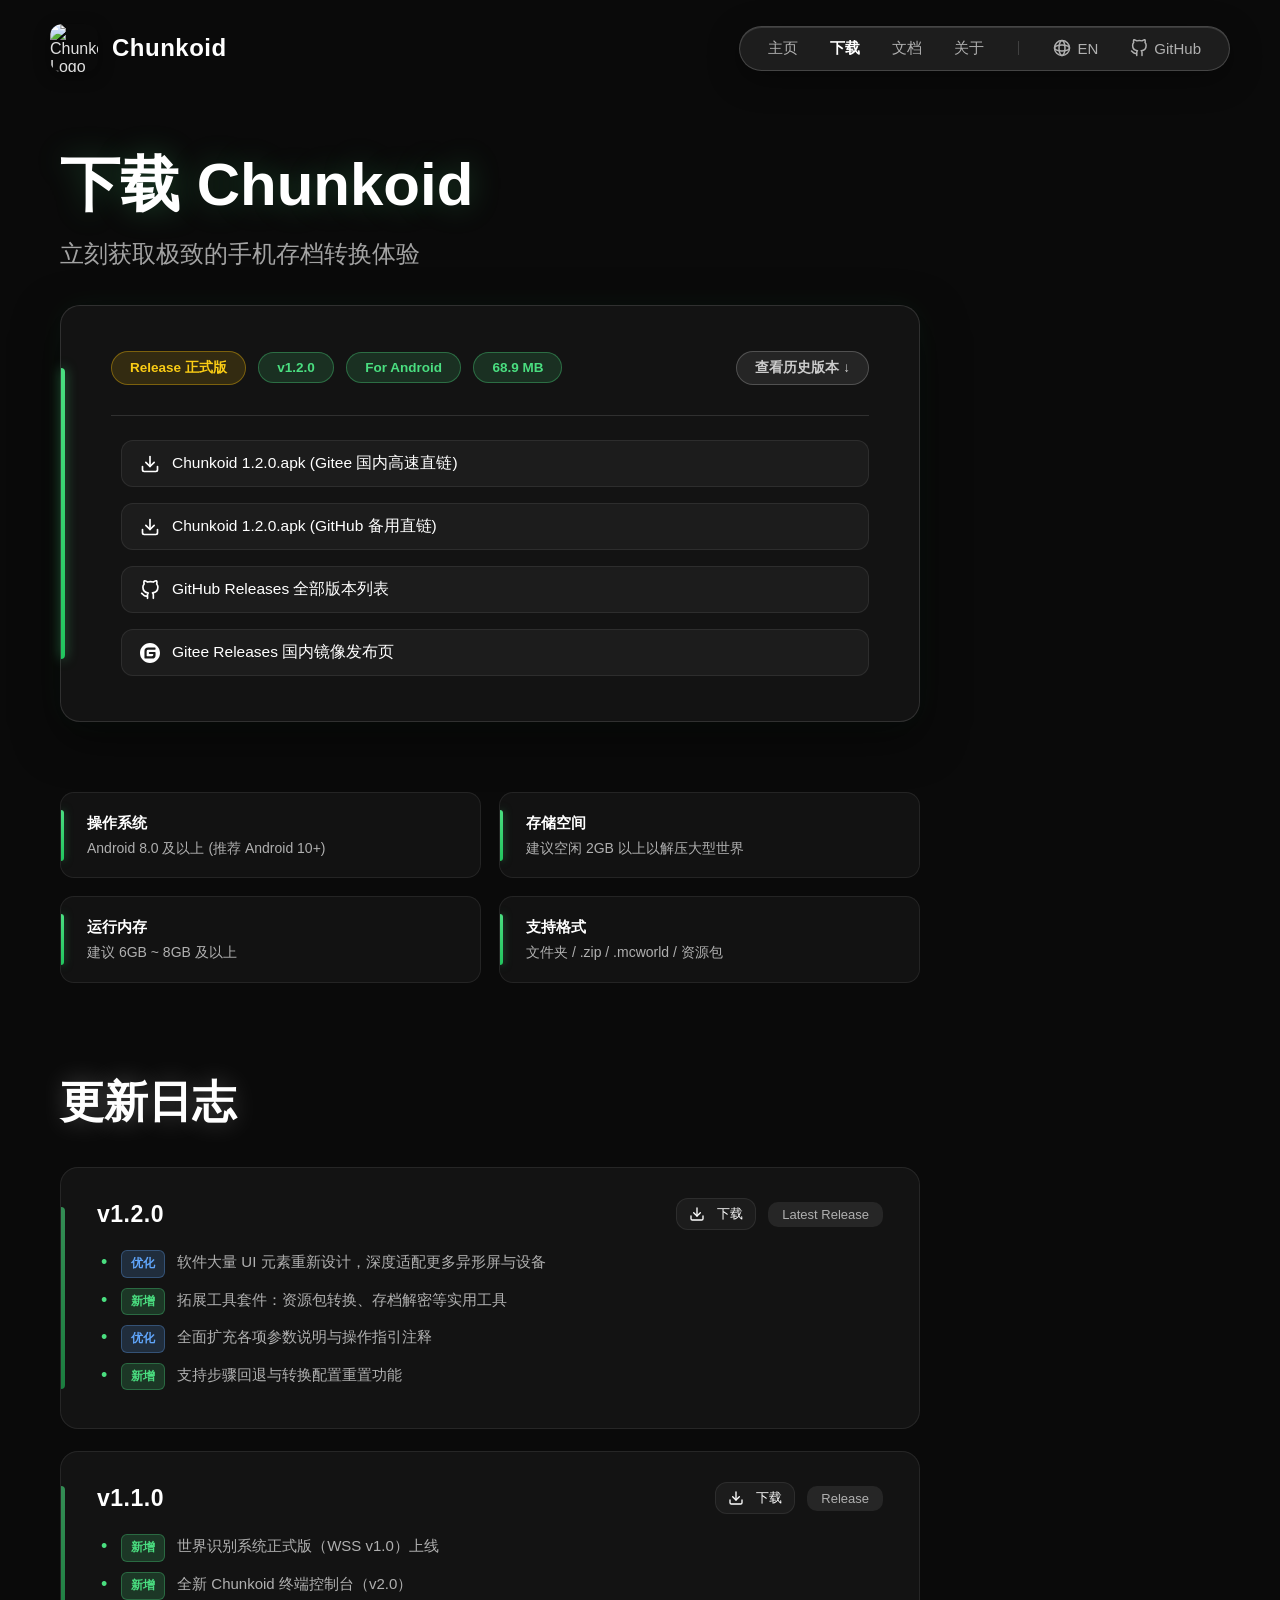
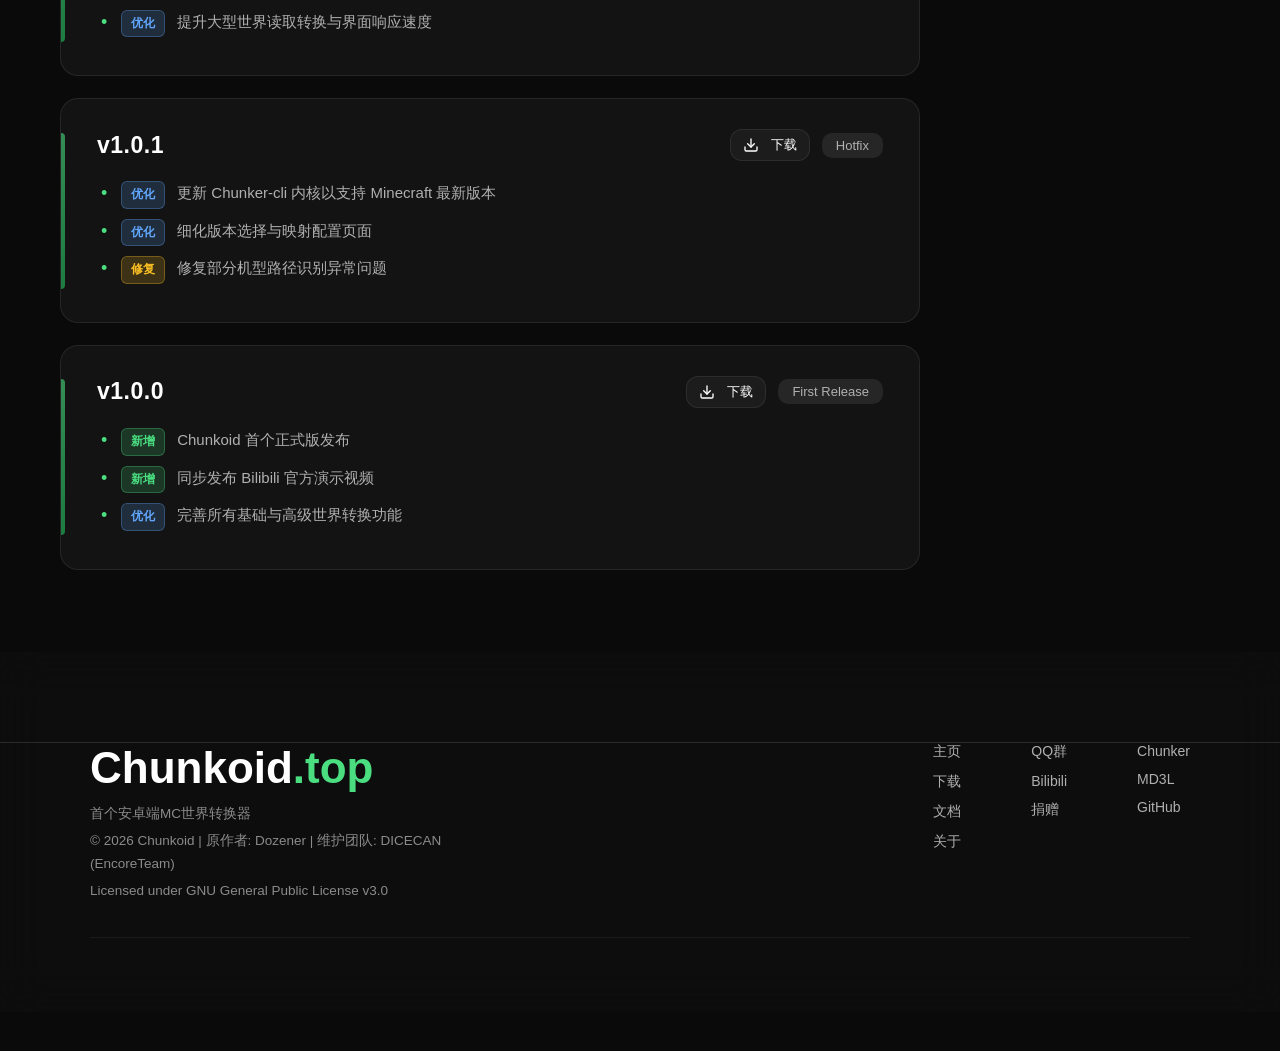
==== website/download.html @ a5848236 "feat(website): 全面优化官网加载性能、视觉微光动效与交互体验" ====
<!DOCTYPE html>
<html lang="zh-CN">
<head>
    <meta charset="UTF-8">
    <meta name="viewport" content="width=device-width, initial-scale=1.0">
    <meta name="description" content="下载 Chunkoid - 首个安卓端 Minecraft 世界转换器官方最新版 APK 及历史版本。">
    <title>下载 Chunkoid - 首个安卓端MC世界转换器</title>
    <link rel="icon" type="image/png" href="drawable/logo.png">
    <link rel="preload" href="drawable/uranus_pixel_11px.ttf" as="font" type="font/ttf" crossorigin>
    <link rel="dns-prefetch" href="https://github.com">
    <link rel="dns-prefetch" href="https://gitee.com">
    <link rel="stylesheet" href="download.css">
</head>
<body>
    <div class="container floating-nav-active">
        <a href="index.html" class="back-btn" aria-label="返回主页" title="返回主页">
            <svg viewBox="0 0 24 24" fill="none" stroke="currentColor" stroke-width="2" stroke-linecap="round" stroke-linejoin="round">
                <line x1="19" y1="12" x2="5" y2="12"/>
                <polyline points="12 19 5 12 12 5"/>
            </svg>
        </a>
        <header class="floating-header">
            <div class="logo-area">
                <img src="drawable/logo.png" alt="Chunkoid Logo" class="logo" width="48" height="48" decoding="async">
                <a href="index.html" class="logo-text">Chunkoid</a>
            </div>
            <nav class="nav-links">
                <a href="index.html">主页</a>
                <span>下载</span>
                <a href="docs/index.html">文档</a>
                <a href="about.html">关于</a>
                <hr style="border-color: rgba(255, 255, 255, 0.25); height: 14px; border-width: 0 0 0 1px; margin: 0 2px;">
                <a href="en/download-en.html" class="lang-link" title="Switch to English">
                    <svg class="lang-icon" viewBox="0 0 24 24" fill="none" stroke="currentColor" stroke-width="2" stroke-linecap="round" stroke-linejoin="round">
                        <circle cx="12" cy="12" r="10"/>
                        <ellipse cx="12" cy="12" rx="4" ry="10"/>
                        <ellipse cx="12" cy="12" rx="10" ry="4"/>
                    </svg>
                    EN
                </a>
                <a href="https://github.com/Dicecan/Chunkoid" class="github-link" target="_blank" rel="noopener noreferrer" title="View on GitHub">
                    <svg class="github-icon" viewBox="0 0 24 24" fill="none" stroke="currentColor" stroke-width="2" stroke-linecap="round" stroke-linejoin="round">
                        <path d="M9 19c-5 1.5-5-2.5-7-3m14 6v-3.87a3.37 3.37 0 0 0-.94-2.61c3.14-.35 6.44-1.54 6.44-7A5.44 5.44 0 0 0 20 4.77 5.07 5.07 0 0 0 19.91 1S18.73.65 16 2.48a13.38 13.38 0 0 0-7 0C6.27.65 5.09 1 5.09 1A5.07 5.07 0 0 0 5 4.77a5.44 5.44 0 0 0-1.5 3.78c0 5.42 3.3 6.61 6.44 7A3.37 3.37 0 0 0 9 18.13V22"/>
                    </svg>
                    GitHub
                </a>
            </nav>
        </header>

        <div class="spacer"></div>

        <section class="download-main">
            <h1 class="download-title">下载 Chunkoid</h1>
            <h2 class="download-desc">立刻获取极致的手机存档转换体验</h2>
            <div class="download-card">
                <span class="version-release-badge">Release 正式版</span>
                <span class="version-badge">v1.2.0</span>
                <span class="version-badge">For Android</span>
                <span class="version-badge">68.9 MB</span>
                <a class="version-link" href="#version">查看历史版本 ↓</a>
                <hr style="margin: 24px 0; border: none; border-top: 1px solid rgba(255, 255, 255, 0.12);">
                <div class="download-links">
                    <a href="https://gitee.com/dozenesstudio/Chunkoid/releases/download/1.2.0/Chunkoid%201.2.0.apk" class="download-link" target="_blank" rel="noopener noreferrer">
                        <svg class="download-icon" viewBox="0 0 24 24" fill="none" stroke="currentColor" stroke-width="2" stroke-linecap="round" stroke-linejoin="round">
                            <path d="M21 15v4a2 2 0 0 1-2 2H5a2 2 0 0 1-2-2v-4"/>
                            <polyline points="7 10 12 15 17 10"/>
                            <line x1="12" y1="15" x2="12" y2="3"/>
                        </svg>
                        <span>Chunkoid 1.2.0.apk (Gitee 国内高速直链)</span>
                    </a>
                    <a href="https://github.com/Dicecan/Chunkoid/releases/download/1.2.0/Chunkoid.1.2.0.apk" class="download-link" target="_blank" rel="noopener noreferrer">
                        <svg class="download-icon" viewBox="0 0 24 24" fill="none" stroke="currentColor" stroke-width="2" stroke-linecap="round" stroke-linejoin="round">
                            <path d="M21 15v4a2 2 0 0 1-2 2H5a2 2 0 0 1-2-2v-4"/>
                            <polyline points="7 10 12 15 17 10"/>
                            <line x1="12" y1="15" x2="12" y2="3"/>
                        </svg>
                        <span>Chunkoid 1.2.0.apk (GitHub 备用直链)</span>
                    </a>
                    <a href="https://github.com/Dicecan/Chunkoid/releases" class="download-link" target="_blank" rel="noopener noreferrer">
                        <svg class="download-icon" viewBox="0 0 24 24" fill="none" stroke="currentColor" stroke-width="2" stroke-linecap="round" stroke-linejoin="round">
                            <path d="M9 19c-5 1.5-5-2.5-7-3m14 6v-3.87a3.37 3.37 0 0 0-.94-2.61c3.14-.35 6.44-1.54 6.44-7A5.44 5.44 0 0 0 20 4.77 5.07 5.07 0 0 0 19.91 1S18.73.65 16 2.48a13.38 13.38 0 0 0-7 0C6.27.65 5.09 1 5.09 1A5.07 5.07 0 0 0 5 4.77a5.44 5.44 0 0 0-1.5 3.78c0 5.42 3.3 6.61 6.44 7A3.37 3.37 0 0 0 9 18.13V22"/>
                        </svg>
                        <span>GitHub Releases 全部版本列表</span>
                    </a>   
                    <a href="https://gitee.com/DozenesStudio/Chunkoid/releases" class="download-link" target="_blank" rel="noopener noreferrer">
                        <svg class="download-icon" viewBox="0 0 1024 1024" fill="currentColor">
                            <path d="M512 1024C229.222 1024 0 794.778 0 512S229.222 0 512 0s512 229.222 512 512-229.222 512-512 512zm259.149-568.883h-290.74a25.293 25.293 0 0 0-25.292 25.293l-.026 63.206c0 13.952 11.315 25.293 25.267 25.293h177.024c13.978 0 25.293 11.315 25.293 25.267v12.646a75.853 75.853 0 0 1-75.853 75.853h-240.23a25.293 25.293 0 0 1-25.267-25.293V417.203a75.853 75.853 0 0 1 75.827-75.853h353.946a25.293 25.293 0 0 0 25.267-25.292l.077-63.207a25.293 25.293 0 0 0-25.268-25.293H417.152a189.62 189.62 0 0 0-189.62 189.645V771.15c0 13.977 11.316 25.293 25.294 25.293h372.94a170.65 170.65 0 0 0 170.65-170.65V480.384a25.293 25.293 0 0 0-25.293-25.267z"/>
                        </svg>
                        <span>Gitee Releases 国内镜像发布页</span>
                    </a>     
                </div>
            </div>
        </section>

        <section class="requirements-section">
            <div class="requirements-list">
                <div class="requirement-item">
                    <span class="requirement-text"><strong>操作系统</strong>Android 8.0 及以上 (推荐 Android 10+)</span>
                </div>
                <div class="requirement-item">
                    <span class="requirement-text"><strong>存储空间</strong>建议空闲 2GB 以上以解压大型世界</span>
                </div>
                <div class="requirement-item">
                    <span class="requirement-text"><strong>运行内存</strong>建议 6GB ~ 8GB 及以上</span>
                </div>
                <div class="requirement-item">
                    <span class="requirement-text"><strong>支持格式</strong>文件夹 / .zip / .mcworld / 资源包</span>
                </div>
            </div>
        </section>

        <section id="version" class="changelog-section">
            <h2 class="changelog-title">更新日志</h2>
            <div class="changelog-card">
                <div class="changelog-header">
                    <span class="changelog-version">v1.2.0</span>
                    <div style="display: flex; align-items: center; gap: 12px;">
                        <a href="https://gitee.com/dozenesstudio/Chunkoid/releases/download/1.2.0/Chunkoid%201.2.0.apk" class="download-link" style="padding: 6px 12px; font-size: 13px;" target="_blank" rel="noopener noreferrer" title="下载此版本">  
                            <svg class="download-icon" viewBox="0 0 24 24" fill="none" stroke="currentColor" stroke-width="2" stroke-linecap="round" stroke-linejoin="round" style="width: 16px; height: 16px;">
                                <path d="M21 15v4a2 2 0 0 1-2 2H5a2 2 0 0 1-2-2v-4"/>
                                <polyline points="7 10 12 15 17 10"/>
                                <line x1="12" y1="15" x2="12" y2="3"/>
                            </svg>
                            下载
                        </a>
                        <span class="changelog-date">Latest Release</span>
                    </div>
                </div>
                <div class="changelog-content">
                    <ul>
                        <li><span class="changelog-tag tag-opt">优化</span> 软件大量 UI 元素重新设计，深度适配更多异形屏与设备</li>
                        <li><span class="changelog-tag tag-new">新增</span> 拓展工具套件：资源包转换、存档解密等实用工具</li>
                        <li><span class="changelog-tag tag-opt">优化</span> 全面扩充各项参数说明与操作指引注释</li>
                        <li><span class="changelog-tag tag-new">新增</span> 支持步骤回退与转换配置重置功能</li>
                    </ul>
                </div>
            </div>

            <div class="changelog-card">
                <div class="changelog-header">
                    <span class="changelog-version">v1.1.0</span>
                    <div style="display: flex; align-items: center; gap: 12px;">
                        <a href="https://github.com/Dicecan/Chunkoid/releases/download/1.1.0/Chunkoid.1.1.0.apk" class="download-link" style="padding: 6px 12px; font-size: 13px;" target="_blank" rel="noopener noreferrer" title="下载此版本">  
                            <svg class="download-icon" viewBox="0 0 24 24" fill="none" stroke="currentColor" stroke-width="2" stroke-linecap="round" stroke-linejoin="round" style="width: 16px; height: 16px;">
                                <path d="M21 15v4a2 2 0 0 1-2 2H5a2 2 0 0 1-2-2v-4"/>
                                <polyline points="7 10 12 15 17 10"/>
                                <line x1="12" y1="15" x2="12" y2="3"/>
                            </svg>
                            下载
                        </a>
                        <span class="changelog-date">Release</span>
                    </div>
                </div>
                <div class="changelog-content">
                    <ul>
                        <li><span class="changelog-tag tag-new">新增</span> 世界识别系统正式版（WSS v1.0）上线</li>
                        <li><span class="changelog-tag tag-new">新增</span> 全新 Chunkoid 终端控制台（v2.0）</li>
                        <li><span class="changelog-tag tag-opt">优化</span> 提升大型世界读取转换与界面响应速度</li>
                    </ul>
                </div>
            </div>

            <div class="changelog-card">
                <div class="changelog-header">
                    <span class="changelog-version">v1.0.1</span>
                    <div style="display: flex; align-items: center; gap: 12px;">
                        <a href="https://github.com/Dicecan/Chunkoid/releases/download/Hotfix/Chunker-1.0.1-Hotfix.1.apk" class="download-link" style="padding: 6px 12px; font-size: 13px;" target="_blank" rel="noopener noreferrer" title="下载此版本">  
                            <svg class="download-icon" viewBox="0 0 24 24" fill="none" stroke="currentColor" stroke-width="2" stroke-linecap="round" stroke-linejoin="round" style="width: 16px; height: 16px;">
                                <path d="M21 15v4a2 2 0 0 1-2 2H5a2 2 0 0 1-2-2v-4"/>
                                <polyline points="7 10 12 15 17 10"/>
                                <line x1="12" y1="15" x2="12" y2="3"/>
                            </svg>
                            下载
                        </a>
                        <span class="changelog-date">Hotfix</span>
                    </div>
                </div>
                <div class="changelog-content">
                    <ul>
                        <li><span class="changelog-tag tag-opt">优化</span> 更新 Chunker-cli 内核以支持 Minecraft 最新版本</li>
                        <li><span class="changelog-tag tag-opt">优化</span> 细化版本选择与映射配置页面</li>
                        <li><span class="changelog-tag tag-fix">修复</span> 修复部分机型路径识别异常问题</li>
                    </ul>
                </div>
            </div>

            <div class="changelog-card">
                <div class="changelog-header">
                    <span class="changelog-version">v1.0.0</span>
                    <div style="display: flex; align-items: center; gap: 12px;">
                        <a href="https://github.com/Dicecan/Chunkoid/releases/download/Release/Chunkoid.1.0.0.apk" class="download-link" style="padding: 6px 12px; font-size: 13px;" target="_blank" rel="noopener noreferrer" title="下载此版本">  
                            <svg class="download-icon" viewBox="0 0 24 24" fill="none" stroke="currentColor" stroke-width="2" stroke-linecap="round" stroke-linejoin="round" style="width: 16px; height: 16px;">
                                <path d="M21 15v4a2 2 0 0 1-2 2H5a2 2 0 0 1-2-2v-4"/>
                                <polyline points="7 10 12 15 17 10"/>
                                <line x1="12" y1="15" x2="12" y2="3"/>
                            </svg>
                            下载
                        </a>
                        <span class="changelog-date">First Release</span>
                    </div>
                </div>
                <div class="changelog-content">
                    <ul>
                        <li><span class="changelog-tag tag-new">新增</span> Chunkoid 首个正式版发布</li>
                        <li><span class="changelog-tag tag-new">新增</span> 同步发布 Bilibili 官方演示视频</li>
                        <li><span class="changelog-tag tag-opt">优化</span> 完善所有基础与高级世界转换功能</li>
                    </ul>
                </div>
            </div>
        </section>

        <div class="footer-container">
            <div class="divider-wrapper">
                <hr>
            </div>
            <div class="footer-content">
                <div class="footer-row">
                    <div class="footer-left">
                        <div class="footer-logo">Chunkoid<span class="domain">.top</span></div>
                        <div class="footer-slogan">首个安卓端MC世界转换器</div>
                        <div class="footer-slogan">&copy; 2026 Chunkoid | 原作者: Dozener | 维护团队: DICECAN (EncoreTeam)</div>
                        <div class="footer-slogan">Licensed under GNU General Public License v3.0</div>
                    </div>

                    <div class="footer-center">
                        <div class="footer-column">
                            <a href="index.html">主页</a>
                            <a href="download.html">下载</a>
                            <a href="docs/index.html">文档</a>
                            <a href="about.html">关于</a>
                        </div>

                        <div class="footer-column">
                            <a href="about.html#qq">QQ群</a>
                            <a href="about.html#bilibili">Bilibili</a>
                            <a href="about.html#donate">捐赠</a>
                        </div>

                        <div class="footer-column">
                            <a href="https://chunker.app" target="_blank" rel="noopener noreferrer">Chunker</a>
                            <a href="https://md3l.top" target="_blank" rel="noopener noreferrer">MD3L</a>
                            <a href="https://github.com/Dicecan/Chunkoid" target="_blank" rel="noopener noreferrer">GitHub</a>
                        </div>
                    </div>                      
                </div>
                <div class="footer-line"></div>
            </div>
        </div>
    </div>
</body>
</html>
---- website/download.css ----
/* ==================== 自定义字体 ==================== */
@font-face {
    font-family: 'UranusPixel';
    src: url('drawable/uranus_pixel_11px.ttf') format('truetype');
    font-display: swap;
}

/* ==================== CSS 变量与设计规范 ==================== */
:root {
    --primary: #4ade80;
    --primary-hover: #22c55e;
    --primary-glow: rgba(74, 222, 128, 0.4);
    --primary-subtle: rgba(74, 222, 128, 0.15);
    --bg-dark: #0a0a0a;
    --text-main: #e0e0e0;
    --text-muted: #b0b0b0;
    --text-dim: #8b8b8b;
    --glass-bg: rgba(255, 255, 255, 0.08);
    --glass-border: rgba(255, 255, 255, 0.18);
    --glass-shadow: 0 8px 32px 0 rgba(0, 0, 0, 0.37);
    --ease-out-expo: cubic-bezier(0.16, 1, 0.3, 1);
}

/* ==================== 全局重置样式 ==================== */
* {
    margin: 0;
    padding: 0;
    box-sizing: border-box;
}

html {
    scroll-behavior: smooth;
}

/* 自定义选中文本背景 */
::selection {
    background: rgba(74, 222, 128, 0.3);
    color: #ffffff;
}

/* 自定义滚动条 */
::-webkit-scrollbar {
    width: 8px;
    height: 8px;
}

::-webkit-scrollbar-track {
    background: #0d0d0d;
}

::-webkit-scrollbar-thumb {
    background: rgba(255, 255, 255, 0.2);
    border-radius: 4px;
    transition: background 0.2s ease;
}

::-webkit-scrollbar-thumb:hover {
    background: var(--primary);
    box-shadow: 0 0 10px var(--primary-glow);
}

/* ==================== 页面基础样式 ==================== */
body {
    font-family: -apple-system, BlinkMacSystemFont, 'Segoe UI', Roboto, 'Helvetica Neue', Arial, sans-serif;
    background: var(--bg-dark) url('drawable/bg.png') no-repeat center center fixed;
    background-size: cover;
    min-height: 100vh;
    color: var(--text-main);
    overflow-x: hidden;
    -webkit-font-smoothing: antialiased;
    -moz-osx-font-smoothing: grayscale;
}

/* ==================== 开场动画 (GPU加速) ==================== */
@keyframes fadeUp {
    0% {
        opacity: 0;
        transform: translate3d(0, 30px, 0);
    }
    100% {
        opacity: 1;
        transform: translate3d(0, 0, 0);
    }
}

.container > * {
    opacity: 0;
    animation: fadeUp 0.65s var(--ease-out-expo) forwards;
    will-change: transform, opacity;
}

.container > header.floating-header {
    opacity: 1;
    animation: none;
}

.container > *:nth-child(1) { animation-delay: 0.04s; }
.container > *:nth-child(2) { animation-delay: 0.10s; }
.container > *:nth-child(3) { animation-delay: 0.18s; }
.container > *:nth-child(4) { animation-delay: 0.26s; }
.container > *:nth-child(5) { animation-delay: 0.34s; }
.container > *:nth-child(6) { animation-delay: 0.42s; }
.container > *:nth-child(7) { animation-delay: 0.50s; }
.container > *:nth-child(8) { animation-delay: 0.58s; }

@media (prefers-reduced-motion: reduce) {
    .container > * {
        animation: none !important;
        opacity: 1 !important;
        transform: none !important;
    }
}

/* ==================== 容器样式 ==================== */
.container {
    max-width: 1400px;
    margin: 0 auto;
    padding: 40px 60px;
    position: relative;
}

/* ==================== 头部浮动岛导航栏 ==================== */
header.floating-header {
    position: fixed;
    top: 24px;
    left: 50px;
    right: 50px;
    z-index: 1000;
    backdrop-filter: none;
    -webkit-backdrop-filter: none;
    background: none;
    border: none;
    border-radius: 0;
    padding: 0;
    margin-bottom: 0;
    display: flex;
    justify-content: space-between;
    align-items: center;
    pointer-events: none;
}

header.floating-header > * {
    pointer-events: auto;
}

.floating-nav-active {
    padding-top: 100px;
}

header.floating-header .nav-links {
    backdrop-filter: blur(16px);
    -webkit-backdrop-filter: blur(16px);
    background: var(--glass-bg);
    border: 1px solid var(--glass-border);
    box-shadow: var(--glass-shadow), inset 0 1px 0 rgba(255, 255, 255, 0.12);
    border-radius: 24px;
    padding: 12px 28px;
    display: flex;
    align-items: center;
    gap: 32px;
    transition: border-color 0.3s ease, box-shadow 0.3s ease, background 0.3s ease;
}

header.floating-header .nav-links:hover {
    border-color: rgba(255, 255, 255, 0.28);
    box-shadow: 0 10px 36px 0 rgba(0, 0, 0, 0.45), inset 0 1px 0 rgba(255, 255, 255, 0.2);
}

/* ==================== 头部基础导航 ==================== */
header {
    display: flex;
    justify-content: space-between;
    align-items: center;
    padding: 20px 0;
    margin-bottom: 60px;
}

.logo-area {
    display: flex;
    align-items: center;
    gap: 14px;
    text-decoration: none;
}

.logo {
    width: 48px;
    height: 48px;
    border-radius: 12px;
    box-shadow: 0 4px 16px rgba(0, 0, 0, 0.4);
    transition: transform 0.3s cubic-bezier(0.34, 1.56, 0.64, 1);
}

.logo-area:hover .logo {
    transform: scale(1.06) rotate(-3deg);
}

.logo-text {
    font-size: 24px;
    font-weight: 700;
    color: #ffffff;
    text-decoration: none;
    font-family: 'UranusPixel', 'Segoe UI', sans-serif;
    letter-spacing: 0.5px;
    transition: color 0.3s ease, text-shadow 0.3s ease;
}

.logo-area:hover .logo-text {
    color: #ffffff;
    text-shadow: 0 0 15px rgba(255, 255, 255, 0.5);
}

.nav-links a,
.nav-links span {
    color: var(--text-muted);
    text-decoration: none;
    font-size: 15px;
    font-weight: 500;
    transition: color 0.25s ease, transform 0.25s ease;
    display: inline-flex;
    align-items: center;
}

.nav-links a:hover {
    color: #ffffff;
    transform: translateY(-1px);
}

.nav-links span {
    color: #ffffff !important;
    font-weight: 600;
}

.lang-link,
.github-link {
    display: flex;
    align-items: center;
    gap: 6px;
}

.lang-icon,
.github-icon {
    width: 18px;
    height: 18px;
    transition: transform 0.25s ease;
}

.lang-link:hover .lang-icon,
.github-link:hover .github-icon {
    transform: scale(1.1);
}

/* ==================== 占位区域 ==================== */
.spacer {
    height: 5vh;
    min-height: 25px;
}

/* ==================== 下载主区域 ==================== */
.download-main {
    margin-bottom: 70px;
}

.download-title {
    font-size: clamp(38px, 5vw, 60px);
    font-weight: 700;
    color: #ffffff;
    margin-bottom: 12px;
    font-family: 'UranusPixel', 'Segoe UI', sans-serif;
    text-shadow: 0 0 30px rgba(74, 222, 128, 0.25);
}

.download-desc {
    font-size: clamp(18px, 2.2vw, 24px);
    font-weight: 400;
    color: #a3a3a3;
    margin-bottom: 35px;
    display: flex;
    align-items: center;
}

/* 下载主卡片 */
.download-card {
    background: rgba(22, 22, 22, 0.82);
    backdrop-filter: blur(20px);
    -webkit-backdrop-filter: blur(20px);
    padding: 45px 50px;
    border-radius: 20px;
    border: 1px solid rgba(255, 255, 255, 0.12);
    max-width: 860px;
    position: relative;
    box-shadow: 0 16px 45px rgba(0, 0, 0, 0.5), 0 0 30px rgba(74, 222, 128, 0.06);
    transition: border-color 0.3s ease, box-shadow 0.3s ease;
}

.download-card:hover {
    border-color: rgba(74, 222, 128, 0.3);
    box-shadow: 0 20px 50px rgba(0, 0, 0, 0.6), 0 0 35px rgba(74, 222, 128, 0.12);
}

/* 下载卡片左侧装饰线条 */
.download-card::after {
    content: '';
    position: absolute;
    left: 0;
    top: 15%;
    bottom: 15%;
    width: 4px;
    background: linear-gradient(to bottom, #4ade80, #22c55e);
    border-radius: 0 4px 4px 0;
    box-shadow: 0 0 12px rgba(74, 222, 128, 0.6);
}

/* 版本徽章体系 */
.version-badge {
    display: inline-block;
    padding: 7px 18px;
    background: rgba(74, 222, 128, 0.14);
    border: 1px solid rgba(74, 222, 128, 0.35);
    border-radius: 20px;
    color: #4ade80;
    font-size: 13.5px;
    font-weight: 600;
    margin-right: 8px;
    margin-bottom: 6px;
}

.version-release-badge {
    display: inline-block;
    padding: 7px 18px;
    background: rgba(234, 179, 8, 0.15);
    border: 1px solid rgba(234, 179, 8, 0.4);
    border-radius: 20px;
    color: #facc15;
    font-size: 13.5px;
    font-weight: 600;
    margin-right: 8px;
    margin-bottom: 6px;
}

.version-link {
    display: inline-flex;
    align-items: center;
    text-decoration: none;
    padding: 7px 18px;
    background: rgba(255, 255, 255, 0.08);
    border: 1px solid rgba(255, 255, 255, 0.2);
    border-radius: 20px;
    color: #cccccc;
    font-size: 13.5px;
    font-weight: 600;
    float: right;
    transition: all 0.25s ease;
}

.version-link:hover {
    background: rgba(255, 255, 255, 0.16);
    color: #ffffff;
    border-color: rgba(255, 255, 255, 0.35);
}

/* 下载链接组 */
.download-links {
    display: flex;
    flex-direction: column;
    gap: 16px;
    padding-left: 10px;
}

.download-link {
    color: #ffffff;
    text-decoration: none;
    font-size: 15.5px;
    font-weight: 500;
    display: inline-flex;
    align-items: center;
    gap: 12px;
    padding: 12px 18px;
    border-radius: 12px;
    background: rgba(255, 255, 255, 0.04);
    border: 1px solid rgba(255, 255, 255, 0.08);
    transition: all 0.25s cubic-bezier(0.2, 0.8, 0.2, 1);
    cursor: pointer;
}

.download-link:hover {
    color: var(--primary);
    background: rgba(74, 222, 128, 0.1);
    border-color: rgba(74, 222, 128, 0.35);
    transform: translateX(4px);
    box-shadow: 0 4px 16px rgba(0, 0, 0, 0.3);
}

.download-link:hover .download-icon {
    color: var(--primary);
    transform: translateY(2px);
}

.download-icon {
    width: 20px;
    height: 20px;
    flex-shrink: 0;
    transition: transform 0.25s ease, color 0.25s ease;
}

/* ==================== 系统要求区域 ==================== */
.requirements-section {
    margin-bottom: 70px;
    max-width: 860px;
}

.requirements-list {
    display: grid;
    grid-template-columns: repeat(2, 1fr);
    gap: 18px;
}

.requirement-item {
    background: rgba(22, 22, 22, 0.7);
    backdrop-filter: blur(14px);
    -webkit-backdrop-filter: blur(14px);
    border: 1px solid rgba(255, 255, 255, 0.08);
    border-radius: 14px;
    padding: 18px 22px 18px 26px;
    position: relative;
    overflow: hidden;
    transition: transform 0.3s ease, border-color 0.3s ease, box-shadow 0.3s ease;
}

.requirement-item:hover {
    transform: translateY(-2px);
    border-color: rgba(74, 222, 128, 0.25);
    box-shadow: 0 8px 24px rgba(0, 0, 0, 0.4);
}

.requirement-item::after {
    content: '';
    position: absolute;
    left: 0;
    top: 20%;
    bottom: 20%;
    width: 3px;
    background: linear-gradient(to bottom, #4ade80, #22c55e);
    border-radius: 0 3px 3px 0;
    box-shadow: 0 0 8px rgba(74, 222, 128, 0.5);
}

.requirement-text {
    color: var(--text-muted);
    font-size: 14px;
    line-height: 1.6;
}

.requirement-text strong {
    color: #ffffff;
    display: block;
    font-size: 15px;
    margin-bottom: 2px;
}

/* ==================== 更新日志区域 ==================== */
.changelog-section {
    padding: 20px 0 60px;
    max-width: 860px;
}

.changelog-title {
    font-size: clamp(32px, 4vw, 44px);
    font-weight: 700;
    color: #ffffff;
    margin-bottom: 35px;
    font-family: 'UranusPixel', 'Segoe UI', sans-serif;
    text-shadow: 0 0 25px rgba(255, 255, 255, 0.25);
}

.changelog-card {
    background: rgba(22, 22, 22, 0.82);
    backdrop-filter: blur(16px);
    -webkit-backdrop-filter: blur(16px);
    padding: 30px 36px;
    border-radius: 18px;
    border: 1px solid rgba(255, 255, 255, 0.08);
    margin-bottom: 22px;
    transition: transform 0.3s cubic-bezier(0.2, 0.8, 0.2, 1), border-color 0.3s ease, box-shadow 0.3s ease;
    position: relative;
    overflow: hidden;
}

.changelog-card::after {
    content: '';
    position: absolute;
    left: 0;
    top: 15%;
    bottom: 15%;
    width: 4px;
    background: linear-gradient(to bottom, #4ade80, #22c55e);
    border-radius: 0 4px 4px 0;
    opacity: 0.6;
    transition: opacity 0.3s ease, box-shadow 0.3s ease;
}

.changelog-card:hover {
    transform: translateY(-3px);
    border-color: rgba(74, 222, 128, 0.3);
    box-shadow: 0 12px 32px rgba(0, 0, 0, 0.5), 0 0 20px rgba(74, 222, 128, 0.1);
}

.changelog-card:hover::after {
    opacity: 1;
    box-shadow: 0 0 10px rgba(74, 222, 128, 0.6);
}

.changelog-header {
    display: flex;
    justify-content: space-between;
    align-items: center;
    margin-bottom: 18px;
}

.changelog-version {
    font-size: 23px;
    font-weight: 700;
    color: #ffffff;
    font-family: 'UranusPixel', 'Segoe UI', sans-serif;
    letter-spacing: 0.5px;
}

.changelog-date {
    padding: 5px 14px;
    background: rgba(255, 255, 255, 0.08);
    border-radius: 10px;
    color: #b0b0b0;
    font-size: 13px;
    font-weight: 500;
}

.changelog-content ul {
    list-style: none;
    padding: 0;
}

.changelog-content li {
    color: var(--text-muted);
    font-size: 15px;
    line-height: 1.8;
    padding-left: 24px;
    position: relative;
    margin-bottom: 8px;
}

.changelog-content li::before {
    content: '•';
    position: absolute;
    left: 4px;
    color: var(--primary);
    font-size: 18px;
    line-height: 1.6;
}

.changelog-tag {
    display: inline-block;
    padding: 2px 9px;
    border-radius: 6px;
    font-size: 12px;
    font-weight: 600;
    margin-right: 8px;
}

.tag-new {
    background: rgba(74, 222, 128, 0.18);
    color: #4ade80;
    border: 1px solid rgba(74, 222, 128, 0.3);
}

.tag-fix {
    background: rgba(251, 191, 36, 0.18);
    color: #fbbf24;
    border: 1px solid rgba(251, 191, 36, 0.3);
}

.tag-opt {
    background: rgba(96, 165, 250, 0.18);
    color: #60a5fa;
    border: 1px solid rgba(96, 165, 250, 0.3);
}

/* ==================== 页脚样式 ==================== */
.divider-wrapper {
    margin: 50px 0 0;
    position: relative;
    overflow: visible;
}

.divider-wrapper hr {
    border: none;
    height: 1px;
    background: rgba(255, 255, 255, 0.12);
    margin: 0;
    width: 100vw;
    position: relative;
    left: 50%;
    transform: translateX(-50%);
}

.footer-container {
    position: relative;
    left: 50%;
    right: 50%;
    margin-left: -50vw;
    margin-right: -50vw;
    width: 100vw;
    max-width: 100vw;
    background: rgba(15, 15, 15, 0.7);
    backdrop-filter: blur(24px);
    -webkit-backdrop-filter: blur(24px);
    padding: 40px 50px 50px;
    box-sizing: border-box;
}

.footer-content {
    max-width: 1400px;
    margin: 0 auto;
    padding: 0 40px;
}

.footer-row {
    display: flex;
    justify-content: space-between;
    align-items: flex-start;
    gap: 40px;
}

.footer-left {
    flex: 0.6;
    min-width: 240px;
}

.footer-logo {
    font-size: 44px;
    font-weight: 700;
    font-family: 'UranusPixel', 'Segoe UI', sans-serif;
    color: #ffffff;
    margin-bottom: 10px;
}

.footer-logo .domain {
    color: var(--primary);
}

.footer-slogan {
    color: var(--text-dim);
    font-size: 13.5px;
    line-height: 1.7;
    margin-bottom: 4px;
}

.footer-center {
    flex: 1;
    display: flex;
    justify-content: flex-end;
    gap: 70px;
}

.footer-column {
    display: flex;
    flex-direction: column;
    gap: 12px;
}

.footer-column a {
    color: var(--text-muted);
    text-decoration: none;
    font-size: 14px;
    transition: color 0.25s ease, transform 0.25s ease;
    display: inline-flex;
    align-items: center;
    gap: 8px;
}

.footer-column a:hover {
    color: #ffffff;
    transform: translateX(2px);
}

.footer-line {
    padding-top: 24px;
    margin-top: 30px;
    border-top: 1px solid rgba(255, 255, 255, 0.06);
}

/* ==================== 响应式适配 (平板) ==================== */
@media (max-width: 1024px) {
    .container {
        padding: 30px 40px;
    }

    header.floating-header {
        left: 30px;
        right: 30px;
    }

    .download-card,
    .requirements-section,
    .changelog-section {
        max-width: 100%;
    }

    .footer-center {
        gap: 40px;
    }
}

/* 移动端返回按钮 */
.back-btn {
    display: none;
}

/* ==================== 响应式适配 (手机) ==================== */
@media (max-width: 768px) {
    .container {
        padding: 20px 16px;
    }

    header.floating-header {
        display: none;
    }

    .floating-nav-active {
        padding-top: 20px;
    }

    .back-btn {
        display: flex;
        align-items: center;
        justify-content: center;
        position: fixed;
        right: 20px;
        top: 20px;
        width: 44px;
        height: 44px;
        background: rgba(20, 20, 20, 0.7);
        backdrop-filter: blur(12px);
        -webkit-backdrop-filter: blur(12px);
        border: 1px solid rgba(255, 255, 255, 0.15);
        border-radius: 12px;
        z-index: 1001;
        transition: all 0.25s ease;
    }

    .back-btn:hover {
        background: rgba(255, 255, 255, 0.15);
        border-color: rgba(255, 255, 255, 0.3);
    }

    .back-btn svg {
        width: 22px;
        height: 22px;
        color: #ffffff;
    }

    .download-title {
        font-size: 34px;
    }

    .download-desc {
        font-size: 15px;
        margin-bottom: 24px;
    }

    .download-card {
        padding: 24px 20px;
    }

    .download-link {
        font-size: 14px;
        padding: 10px 14px;
    }

    .requirements-list {
        grid-template-columns: 1fr;
        gap: 12px;
    }

    .requirement-item {
        padding: 14px 16px 14px 20px;
    }

    .changelog-card {
        padding: 20px 22px;
    }

    .changelog-header {
        flex-direction: column;
        gap: 8px;
        align-items: flex-start;
    }

    .changelog-version {
        font-size: 19px;
    }

    .footer-container {
        padding: 30px 20px 40px;
    }

    .footer-content {
        padding: 0;
    }

    .footer-row {
        flex-direction: column;
        gap: 24px;
    }

    .footer-center {
        flex-direction: column;
        gap: 20px;
        align-items: flex-start;
    }

    .footer-logo {
        font-size: 32px;
    }
}
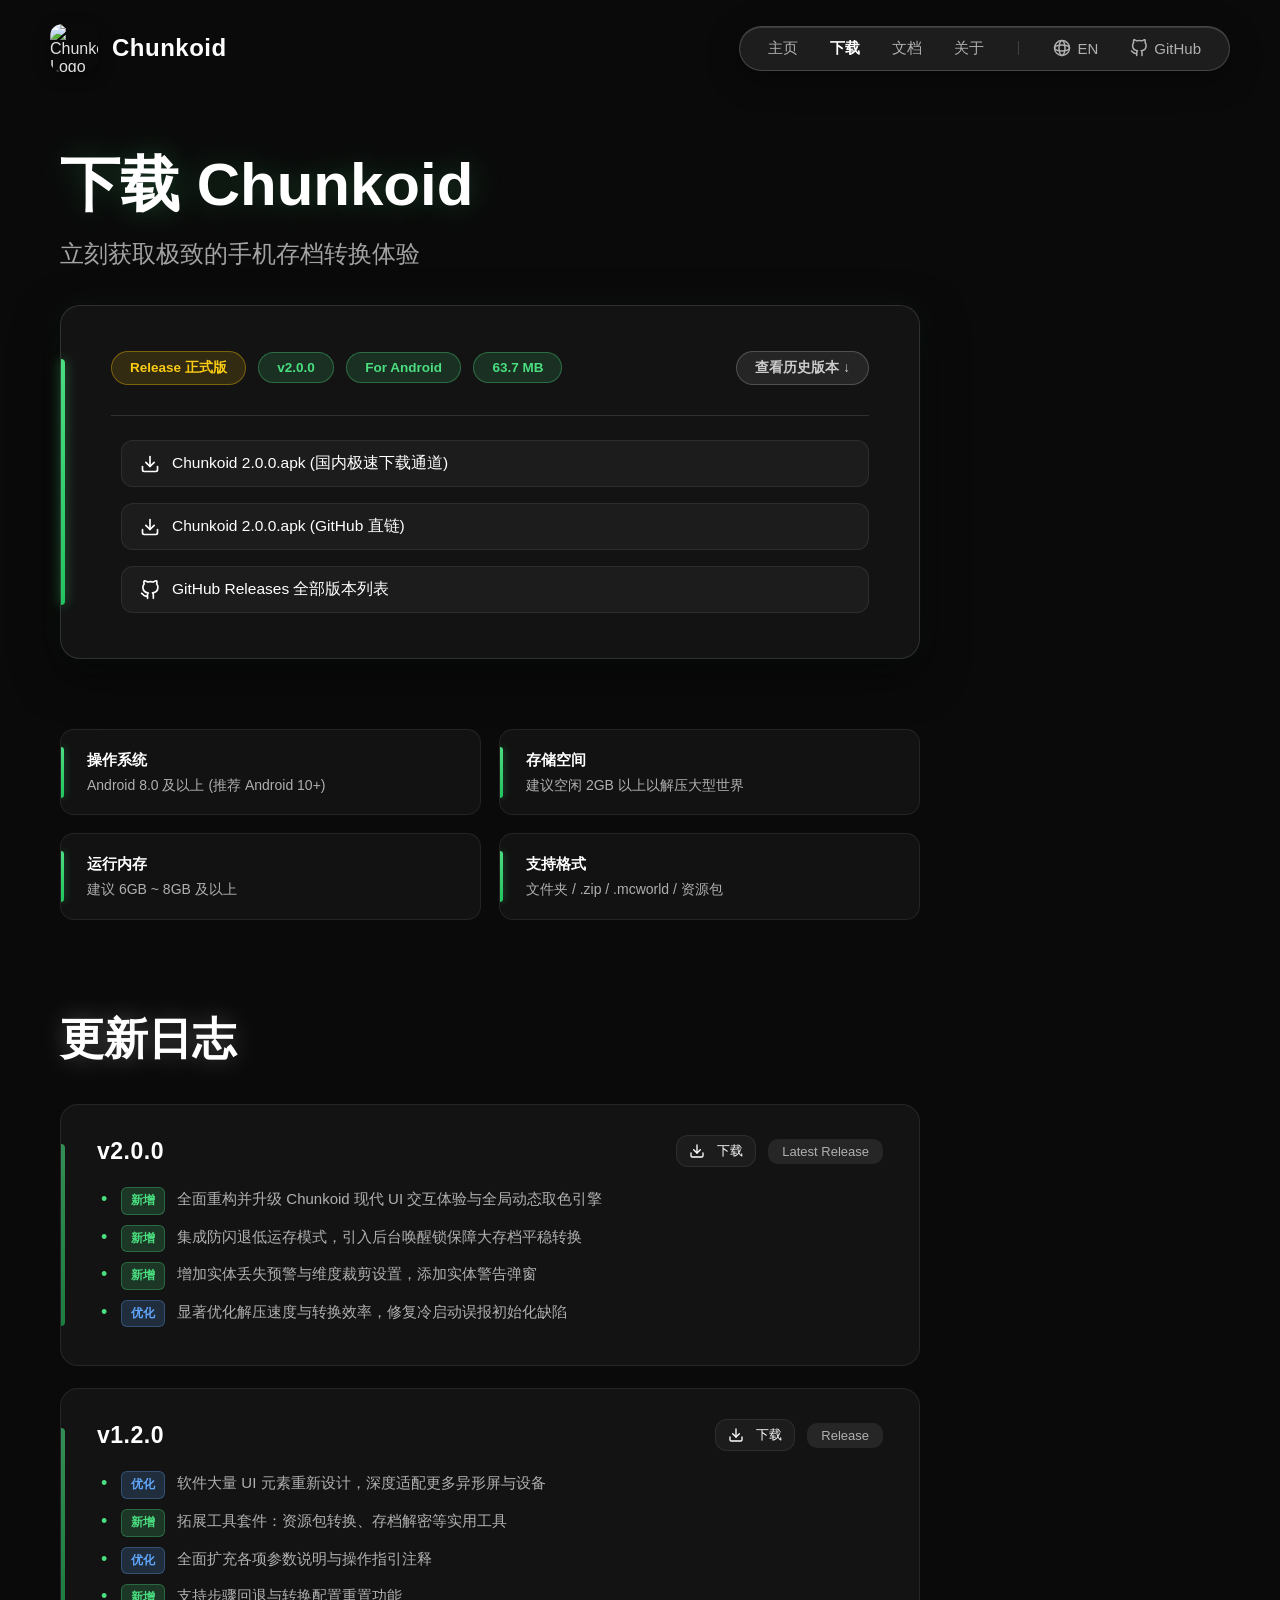
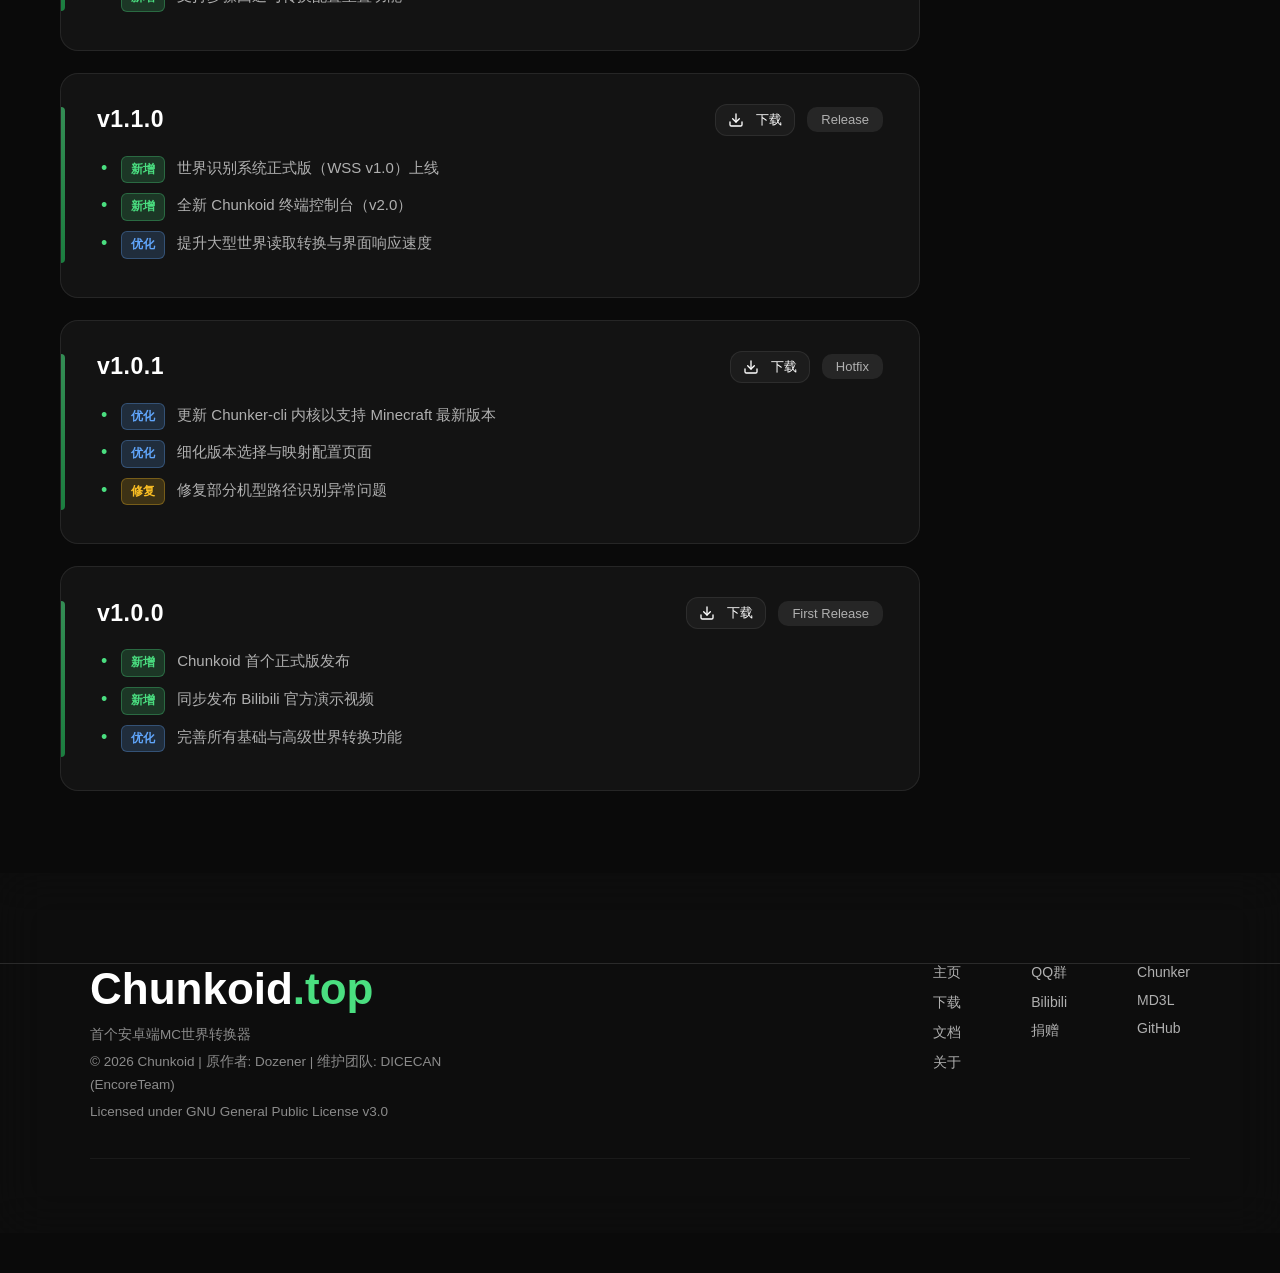
==== commit 27db5645: "feat: 增加实体丢失预警与维度裁剪设置，引入后台唤醒锁并全面优化全屏沉浸与动态取色，添加实体警告弹窗，更新官网及文档" ====
--- a/website/download.html
+++ b/website/download.html
@@ -3,12 +3,12 @@
 <head>
     <meta charset="UTF-8">
     <meta name="viewport" content="width=device-width, initial-scale=1.0">
-    <meta name="description" content="下载 Chunkoid - 首个安卓端 Minecraft 世界转换器官方最新版 APK 及历史版本。">
+    <meta name="description" content="下载 Chunkoid - 获取最新版本的安卓版 Minecraft 存档转换器，支持 Java 版与基岩版互转。">
     <title>下载 Chunkoid - 首个安卓端MC世界转换器</title>
     <link rel="icon" type="image/png" href="drawable/logo.png">
     <link rel="preload" href="drawable/uranus_pixel_11px.ttf" as="font" type="font/ttf" crossorigin>
     <link rel="dns-prefetch" href="https://github.com">
-    <link rel="dns-prefetch" href="https://gitee.com">
+    <link rel="dns-prefetch" href="https://dl.chunkoid.top">
     <link rel="stylesheet" href="download.css">
 </head>
 <body>
@@ -54,27 +54,27 @@
             <h2 class="download-desc">立刻获取极致的手机存档转换体验</h2>
             <div class="download-card">
                 <span class="version-release-badge">Release 正式版</span>
-                <span class="version-badge">v1.2.0</span>
+                <span class="version-badge">v2.0.0</span>
                 <span class="version-badge">For Android</span>
-                <span class="version-badge">68.9 MB</span>
+                <span class="version-badge">63.7 MB</span>
                 <a class="version-link" href="#version">查看历史版本 ↓</a>
                 <hr style="margin: 24px 0; border: none; border-top: 1px solid rgba(255, 255, 255, 0.12);">
                 <div class="download-links">
-                    <a href="https://gitee.com/dozenesstudio/Chunkoid/releases/download/1.2.0/Chunkoid%201.2.0.apk" class="download-link" target="_blank" rel="noopener noreferrer">
+                    <a href="https://dl.chunkoid.top" class="download-link" target="_blank" rel="noopener noreferrer">
                         <svg class="download-icon" viewBox="0 0 24 24" fill="none" stroke="currentColor" stroke-width="2" stroke-linecap="round" stroke-linejoin="round">
                             <path d="M21 15v4a2 2 0 0 1-2 2H5a2 2 0 0 1-2-2v-4"/>
                             <polyline points="7 10 12 15 17 10"/>
                             <line x1="12" y1="15" x2="12" y2="3"/>
                         </svg>
-                        <span>Chunkoid 1.2.0.apk (Gitee 国内高速直链)</span>
+                        <span>Chunkoid 2.0.0.apk (国内极速下载通道)</span>
                     </a>
-                    <a href="https://github.com/Dicecan/Chunkoid/releases/download/1.2.0/Chunkoid.1.2.0.apk" class="download-link" target="_blank" rel="noopener noreferrer">
+                    <a href="https://github.com/Dicecan/Chunkoid/releases/download/2.0.0/Chunkoid.2.0.0.apk" class="download-link" target="_blank" rel="noopener noreferrer">
                         <svg class="download-icon" viewBox="0 0 24 24" fill="none" stroke="currentColor" stroke-width="2" stroke-linecap="round" stroke-linejoin="round">
                             <path d="M21 15v4a2 2 0 0 1-2 2H5a2 2 0 0 1-2-2v-4"/>
                             <polyline points="7 10 12 15 17 10"/>
                             <line x1="12" y1="15" x2="12" y2="3"/>
                         </svg>
-                        <span>Chunkoid 1.2.0.apk (GitHub 备用直链)</span>
+                        <span>Chunkoid 2.0.0.apk (GitHub 直链)</span>
                     </a>
                     <a href="https://github.com/Dicecan/Chunkoid/releases" class="download-link" target="_blank" rel="noopener noreferrer">
                         <svg class="download-icon" viewBox="0 0 24 24" fill="none" stroke="currentColor" stroke-width="2" stroke-linecap="round" stroke-linejoin="round">
@@ -82,12 +82,6 @@
                         </svg>
                         <span>GitHub Releases 全部版本列表</span>
                     </a>   
-                    <a href="https://gitee.com/DozenesStudio/Chunkoid/releases" class="download-link" target="_blank" rel="noopener noreferrer">
-                        <svg class="download-icon" viewBox="0 0 1024 1024" fill="currentColor">
-                            <path d="M512 1024C229.222 1024 0 794.778 0 512S229.222 0 512 0s512 229.222 512 512-229.222 512-512 512zm259.149-568.883h-290.74a25.293 25.293 0 0 0-25.292 25.293l-.026 63.206c0 13.952 11.315 25.293 25.267 25.293h177.024c13.978 0 25.293 11.315 25.293 25.267v12.646a75.853 75.853 0 0 1-75.853 75.853h-240.23a25.293 25.293 0 0 1-25.267-25.293V417.203a75.853 75.853 0 0 1 75.827-75.853h353.946a25.293 25.293 0 0 0 25.267-25.292l.077-63.207a25.293 25.293 0 0 0-25.268-25.293H417.152a189.62 189.62 0 0 0-189.62 189.645V771.15c0 13.977 11.316 25.293 25.294 25.293h372.94a170.65 170.65 0 0 0 170.65-170.65V480.384a25.293 25.293 0 0 0-25.293-25.267z"/>
-                        </svg>
-                        <span>Gitee Releases 国内镜像发布页</span>
-                    </a>     
                 </div>
             </div>
         </section>
@@ -113,17 +107,42 @@
             <h2 class="changelog-title">更新日志</h2>
             <div class="changelog-card">
                 <div class="changelog-header">
+                    <span class="changelog-version">v2.0.0</span>
+                    <div style="display: flex; align-items: center; gap: 12px;">
+                        <a href="https://dl.chunkoid.top" class="download-link" style="padding: 6px 12px; font-size: 13px;" target="_blank" rel="noopener noreferrer" title="下载此版本">  
+                            <svg class="download-icon" viewBox="0 0 24 24" fill="none" stroke="currentColor" stroke-width="2" stroke-linecap="round" stroke-linejoin="round" style="width: 16px; height: 16px;">
+                                <path d="M21 15v4a2 2 0 0 1-2 2H5a2 2 0 0 1-2-2v-4"/>
+                                <polyline points="7 10 12 15 17 10"/>
+                                <line x1="12" y1="15" x2="12" y2="3"/>
+                            </svg>
+                            下载
+                        </a>
+                        <span class="changelog-date">Latest Release</span>
+                    </div>
+                </div>
+                <div class="changelog-content">
+                    <ul>
+                        <li><span class="changelog-tag tag-new">新增</span> 全面重构并升级 Chunkoid 现代 UI 交互体验与全局动态取色引擎</li>
+                        <li><span class="changelog-tag tag-new">新增</span> 集成防闪退低运存模式，引入后台唤醒锁保障大存档平稳转换</li>
+                        <li><span class="changelog-tag tag-new">新增</span> 增加实体丢失预警与维度裁剪设置，添加实体警告弹窗</li>
+                        <li><span class="changelog-tag tag-opt">优化</span> 显著优化解压速度与转换效率，修复冷启动误报初始化缺陷</li>
+                    </ul>
+                </div>
+            </div>
+
+            <div class="changelog-card">
+                <div class="changelog-header">
                     <span class="changelog-version">v1.2.0</span>
                     <div style="display: flex; align-items: center; gap: 12px;">
-                        <a href="https://gitee.com/dozenesstudio/Chunkoid/releases/download/1.2.0/Chunkoid%201.2.0.apk" class="download-link" style="padding: 6px 12px; font-size: 13px;" target="_blank" rel="noopener noreferrer" title="下载此版本">  
-                            <svg class="download-icon" viewBox="0 0 24 24" fill="none" stroke="currentColor" stroke-width="2" stroke-linecap="round" stroke-linejoin="round" style="width: 16px; height: 16px;">
-                                <path d="M21 15v4a2 2 0 0 1-2 2H5a2 2 0 0 1-2-2v-4"/>
-                                <polyline points="7 10 12 15 17 10"/>
-                                <line x1="12" y1="15" x2="12" y2="3"/>
-                            </svg>
-                            下载
-                        </a>
-                        <span class="changelog-date">Latest Release</span>
+                        <a href="https://github.com/Dicecan/Chunkoid/releases/download/1.2.0/Chunkoid.1.2.0.apk" class="download-link" style="padding: 6px 12px; font-size: 13px;" target="_blank" rel="noopener noreferrer" title="下载此版本">  
+                            <svg class="download-icon" viewBox="0 0 24 24" fill="none" stroke="currentColor" stroke-width="2" stroke-linecap="round" stroke-linejoin="round" style="width: 16px; height: 16px;">
+                                <path d="M21 15v4a2 2 0 0 1-2 2H5a2 2 0 0 1-2-2v-4"/>
+                                <polyline points="7 10 12 15 17 10"/>
+                                <line x1="12" y1="15" x2="12" y2="3"/>
+                            </svg>
+                            下载
+                        </a>
+                        <span class="changelog-date">Release</span>
                     </div>
                 </div>
                 <div class="changelog-content">
@@ -248,4 +267,4 @@
         </div>
     </div>
 </body>
-</html>+</html>
